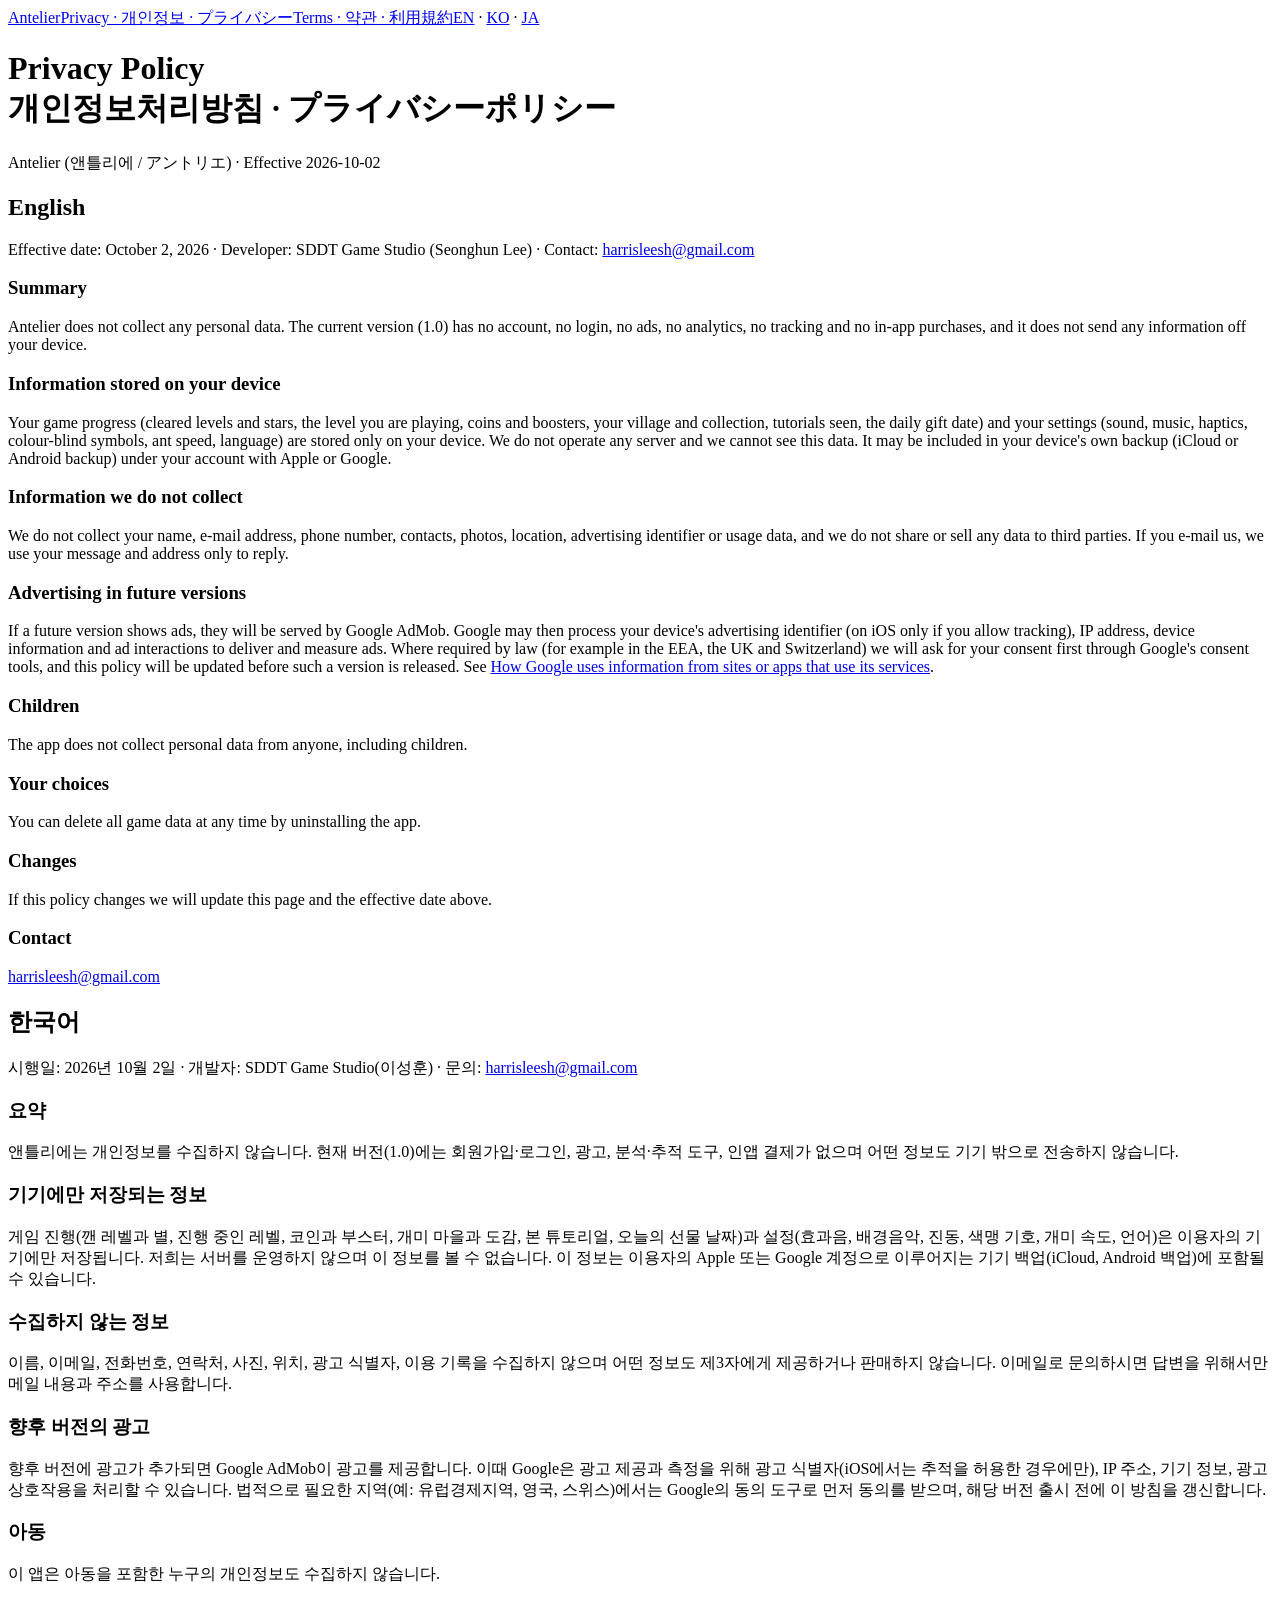
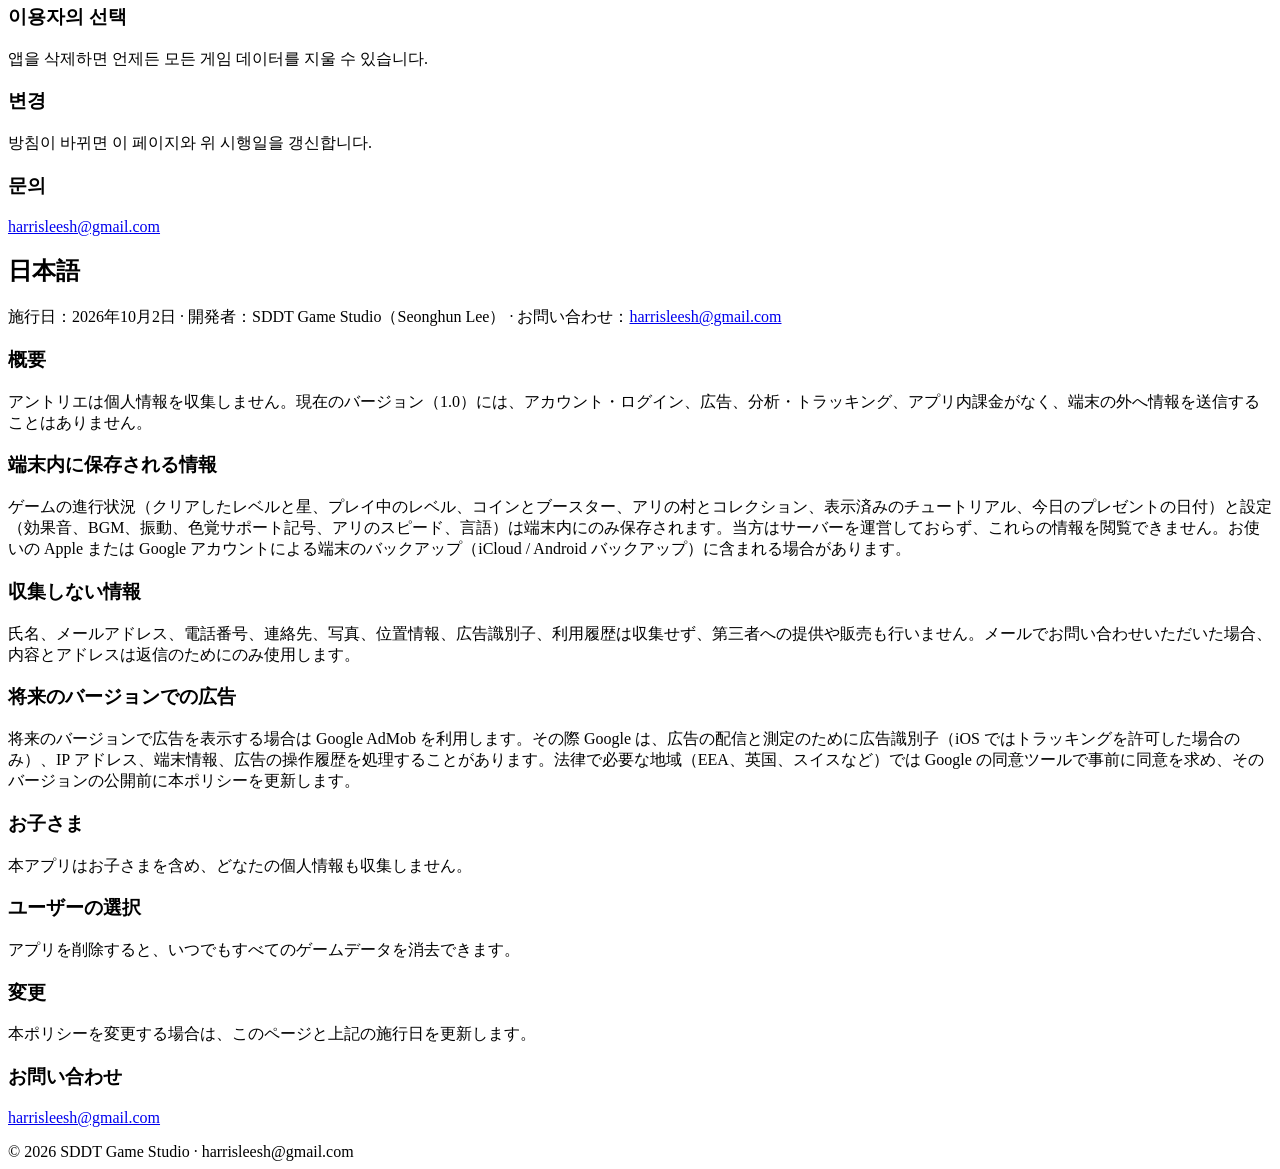
==== privacy/index.html @ 0548524f "Antelier legal site" ====
<!doctype html><html lang="en"><head><meta charset="utf-8"><meta name="viewport" content="width=device-width,initial-scale=1"><link rel="stylesheet" href="/antelier-legal/style.css"><title>Antelier — Privacy Policy</title></head><body><main>
<nav><a href="/antelier-legal/">Antelier</a><a href="/antelier-legal/privacy/">Privacy · 개인정보 · プライバシー</a><a href="/antelier-legal/terms/">Terms · 약관 · 利用規約</a><span class="langs"><a href="#en">EN</a> · <a href="#ko">KO</a> · <a href="#ja">JA</a></span></nav>
<div class="hero"><h1>Privacy Policy<br>개인정보처리방침 · プライバシーポリシー</h1><p>Antelier (앤틀리에 / アントリエ) · Effective 2026-10-02</p></div>

<section id="en"><h2>English</h2>
<p class="meta">Effective date: October 2, 2026 · Developer: SDDT Game Studio (Seonghun Lee) · Contact: <a href="mailto:harrisleesh@gmail.com">harrisleesh@gmail.com</a></p>
<h3>Summary</h3>
<p>Antelier does not collect any personal data. The current version (1.0) has no account, no login, no ads, no analytics, no tracking and no in-app purchases, and it does not send any information off your device.</p>
<h3>Information stored on your device</h3>
<p>Your game progress (cleared levels and stars, the level you are playing, coins and boosters, your village and collection, tutorials seen, the daily gift date) and your settings (sound, music, haptics, colour-blind symbols, ant speed, language) are stored only on your device. We do not operate any server and we cannot see this data. It may be included in your device's own backup (iCloud or Android backup) under your account with Apple or Google.</p>
<h3>Information we do not collect</h3>
<p>We do not collect your name, e-mail address, phone number, contacts, photos, location, advertising identifier or usage data, and we do not share or sell any data to third parties. If you e-mail us, we use your message and address only to reply.</p>
<h3>Advertising in future versions</h3>
<p>If a future version shows ads, they will be served by Google AdMob. Google may then process your device's advertising identifier (on iOS only if you allow tracking), IP address, device information and ad interactions to deliver and measure ads. Where required by law (for example in the EEA, the UK and Switzerland) we will ask for your consent first through Google's consent tools, and this policy will be updated before such a version is released. See <a href="https://policies.google.com/technologies/partner-sites">How Google uses information from sites or apps that use its services</a>.</p>
<h3>Children</h3>
<p>The app does not collect personal data from anyone, including children.</p>
<h3>Your choices</h3>
<p>You can delete all game data at any time by uninstalling the app.</p>
<h3>Changes</h3>
<p>If this policy changes we will update this page and the effective date above.</p>
<h3>Contact</h3>
<p><a href="mailto:harrisleesh@gmail.com">harrisleesh@gmail.com</a></p>
</section>

<section id="ko"><h2>한국어</h2>
<p class="meta">시행일: 2026년 10월 2일 · 개발자: SDDT Game Studio(이성훈) · 문의: <a href="mailto:harrisleesh@gmail.com">harrisleesh@gmail.com</a></p>
<h3>요약</h3>
<p>앤틀리에는 개인정보를 수집하지 않습니다. 현재 버전(1.0)에는 회원가입·로그인, 광고, 분석·추적 도구, 인앱 결제가 없으며 어떤 정보도 기기 밖으로 전송하지 않습니다.</p>
<h3>기기에만 저장되는 정보</h3>
<p>게임 진행(깬 레벨과 별, 진행 중인 레벨, 코인과 부스터, 개미 마을과 도감, 본 튜토리얼, 오늘의 선물 날짜)과 설정(효과음, 배경음악, 진동, 색맹 기호, 개미 속도, 언어)은 이용자의 기기에만 저장됩니다. 저희는 서버를 운영하지 않으며 이 정보를 볼 수 없습니다. 이 정보는 이용자의 Apple 또는 Google 계정으로 이루어지는 기기 백업(iCloud, Android 백업)에 포함될 수 있습니다.</p>
<h3>수집하지 않는 정보</h3>
<p>이름, 이메일, 전화번호, 연락처, 사진, 위치, 광고 식별자, 이용 기록을 수집하지 않으며 어떤 정보도 제3자에게 제공하거나 판매하지 않습니다. 이메일로 문의하시면 답변을 위해서만 메일 내용과 주소를 사용합니다.</p>
<h3>향후 버전의 광고</h3>
<p>향후 버전에 광고가 추가되면 Google AdMob이 광고를 제공합니다. 이때 Google은 광고 제공과 측정을 위해 광고 식별자(iOS에서는 추적을 허용한 경우에만), IP 주소, 기기 정보, 광고 상호작용을 처리할 수 있습니다. 법적으로 필요한 지역(예: 유럽경제지역, 영국, 스위스)에서는 Google의 동의 도구로 먼저 동의를 받으며, 해당 버전 출시 전에 이 방침을 갱신합니다.</p>
<h3>아동</h3>
<p>이 앱은 아동을 포함한 누구의 개인정보도 수집하지 않습니다.</p>
<h3>이용자의 선택</h3>
<p>앱을 삭제하면 언제든 모든 게임 데이터를 지울 수 있습니다.</p>
<h3>변경</h3>
<p>방침이 바뀌면 이 페이지와 위 시행일을 갱신합니다.</p>
<h3>문의</h3>
<p><a href="mailto:harrisleesh@gmail.com">harrisleesh@gmail.com</a></p>
</section>

<section id="ja"><h2>日本語</h2>
<p class="meta">施行日：2026年10月2日 · 開発者：SDDT Game Studio（Seonghun Lee） · お問い合わせ：<a href="mailto:harrisleesh@gmail.com">harrisleesh@gmail.com</a></p>
<h3>概要</h3>
<p>アントリエは個人情報を収集しません。現在のバージョン（1.0）には、アカウント・ログイン、広告、分析・トラッキング、アプリ内課金がなく、端末の外へ情報を送信することはありません。</p>
<h3>端末内に保存される情報</h3>
<p>ゲームの進行状況（クリアしたレベルと星、プレイ中のレベル、コインとブースター、アリの村とコレクション、表示済みのチュートリアル、今日のプレゼントの日付）と設定（効果音、BGM、振動、色覚サポート記号、アリのスピード、言語）は端末内にのみ保存されます。当方はサーバーを運営しておらず、これらの情報を閲覧できません。お使いの Apple または Google アカウントによる端末のバックアップ（iCloud / Android バックアップ）に含まれる場合があります。</p>
<h3>収集しない情報</h3>
<p>氏名、メールアドレス、電話番号、連絡先、写真、位置情報、広告識別子、利用履歴は収集せず、第三者への提供や販売も行いません。メールでお問い合わせいただいた場合、内容とアドレスは返信のためにのみ使用します。</p>
<h3>将来のバージョンでの広告</h3>
<p>将来のバージョンで広告を表示する場合は Google AdMob を利用します。その際 Google は、広告の配信と測定のために広告識別子（iOS ではトラッキングを許可した場合のみ）、IP アドレス、端末情報、広告の操作履歴を処理することがあります。法律で必要な地域（EEA、英国、スイスなど）では Google の同意ツールで事前に同意を求め、そのバージョンの公開前に本ポリシーを更新します。</p>
<h3>お子さま</h3>
<p>本アプリはお子さまを含め、どなたの個人情報も収集しません。</p>
<h3>ユーザーの選択</h3>
<p>アプリを削除すると、いつでもすべてのゲームデータを消去できます。</p>
<h3>変更</h3>
<p>本ポリシーを変更する場合は、このページと上記の施行日を更新します。</p>
<h3>お問い合わせ</h3>
<p><a href="mailto:harrisleesh@gmail.com">harrisleesh@gmail.com</a></p>
</section>
<footer>© 2026 SDDT Game Studio · harrisleesh@gmail.com</footer>
</main></body></html>
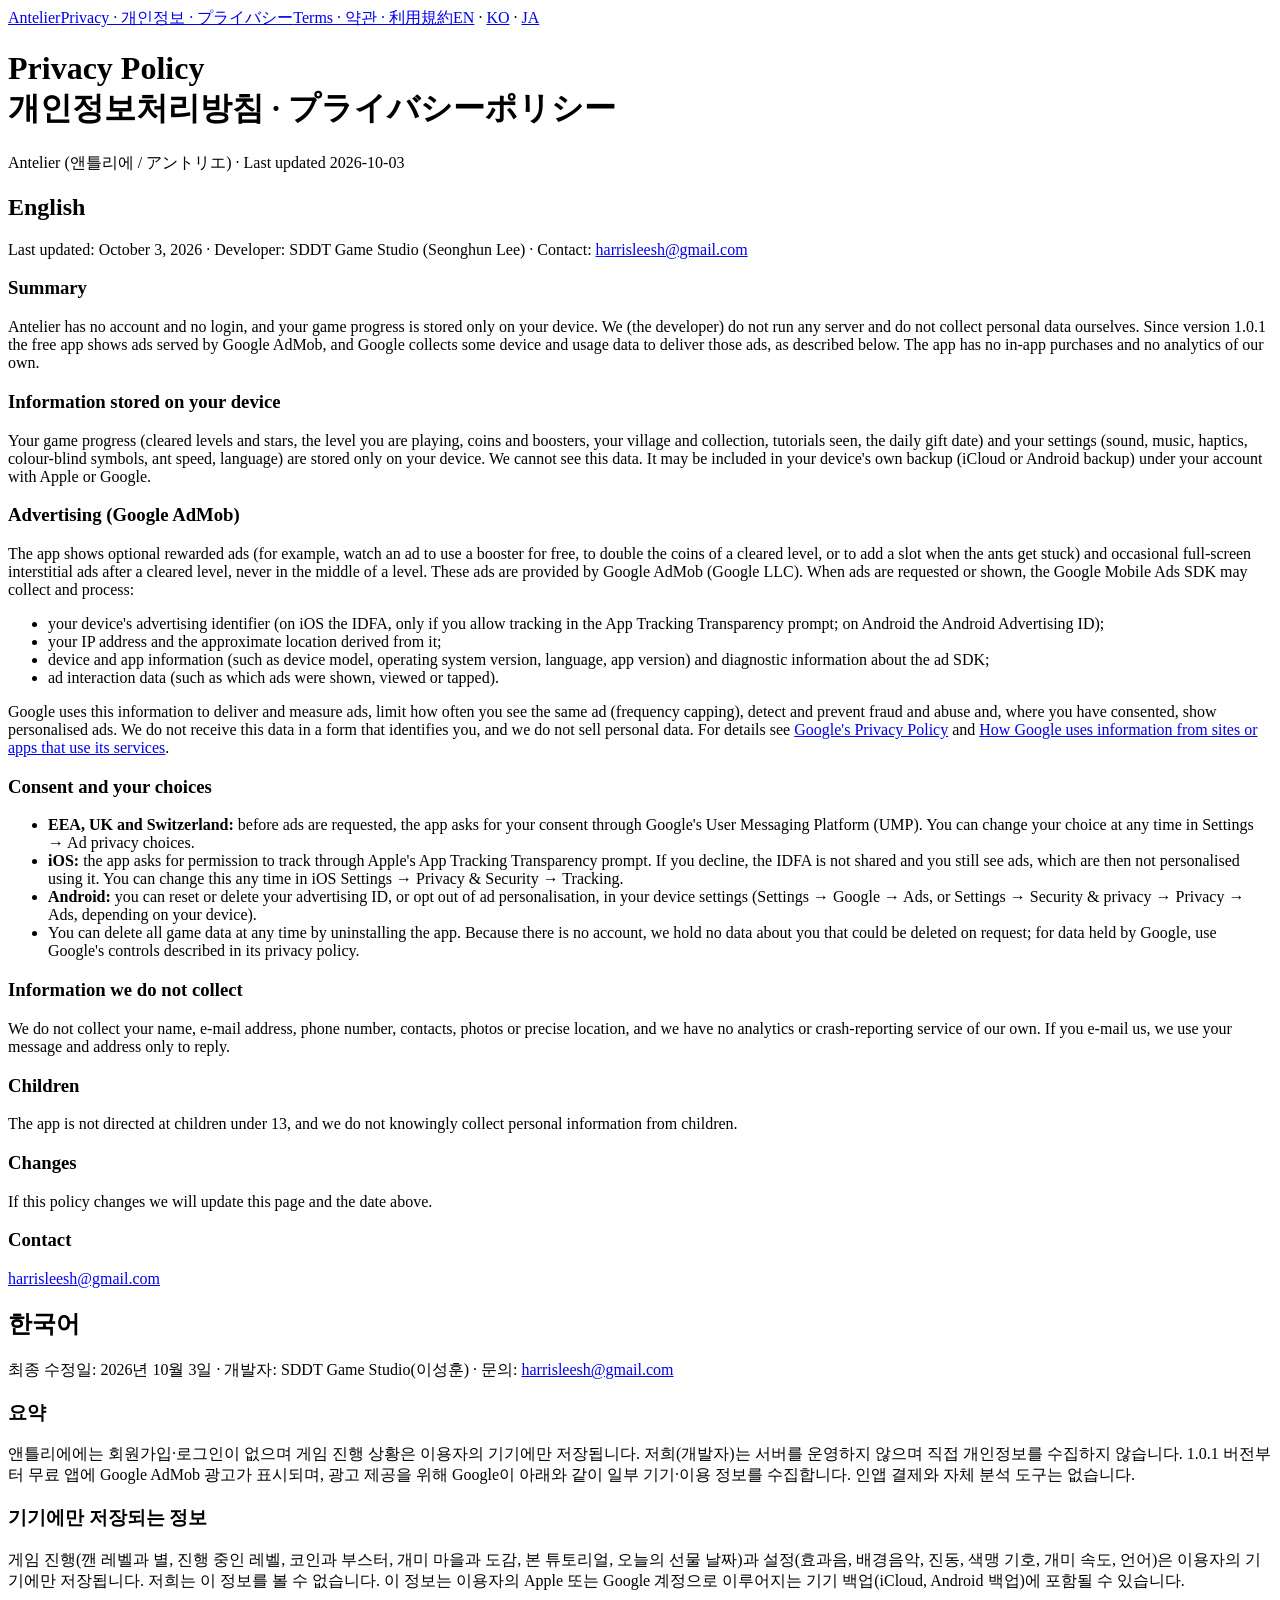
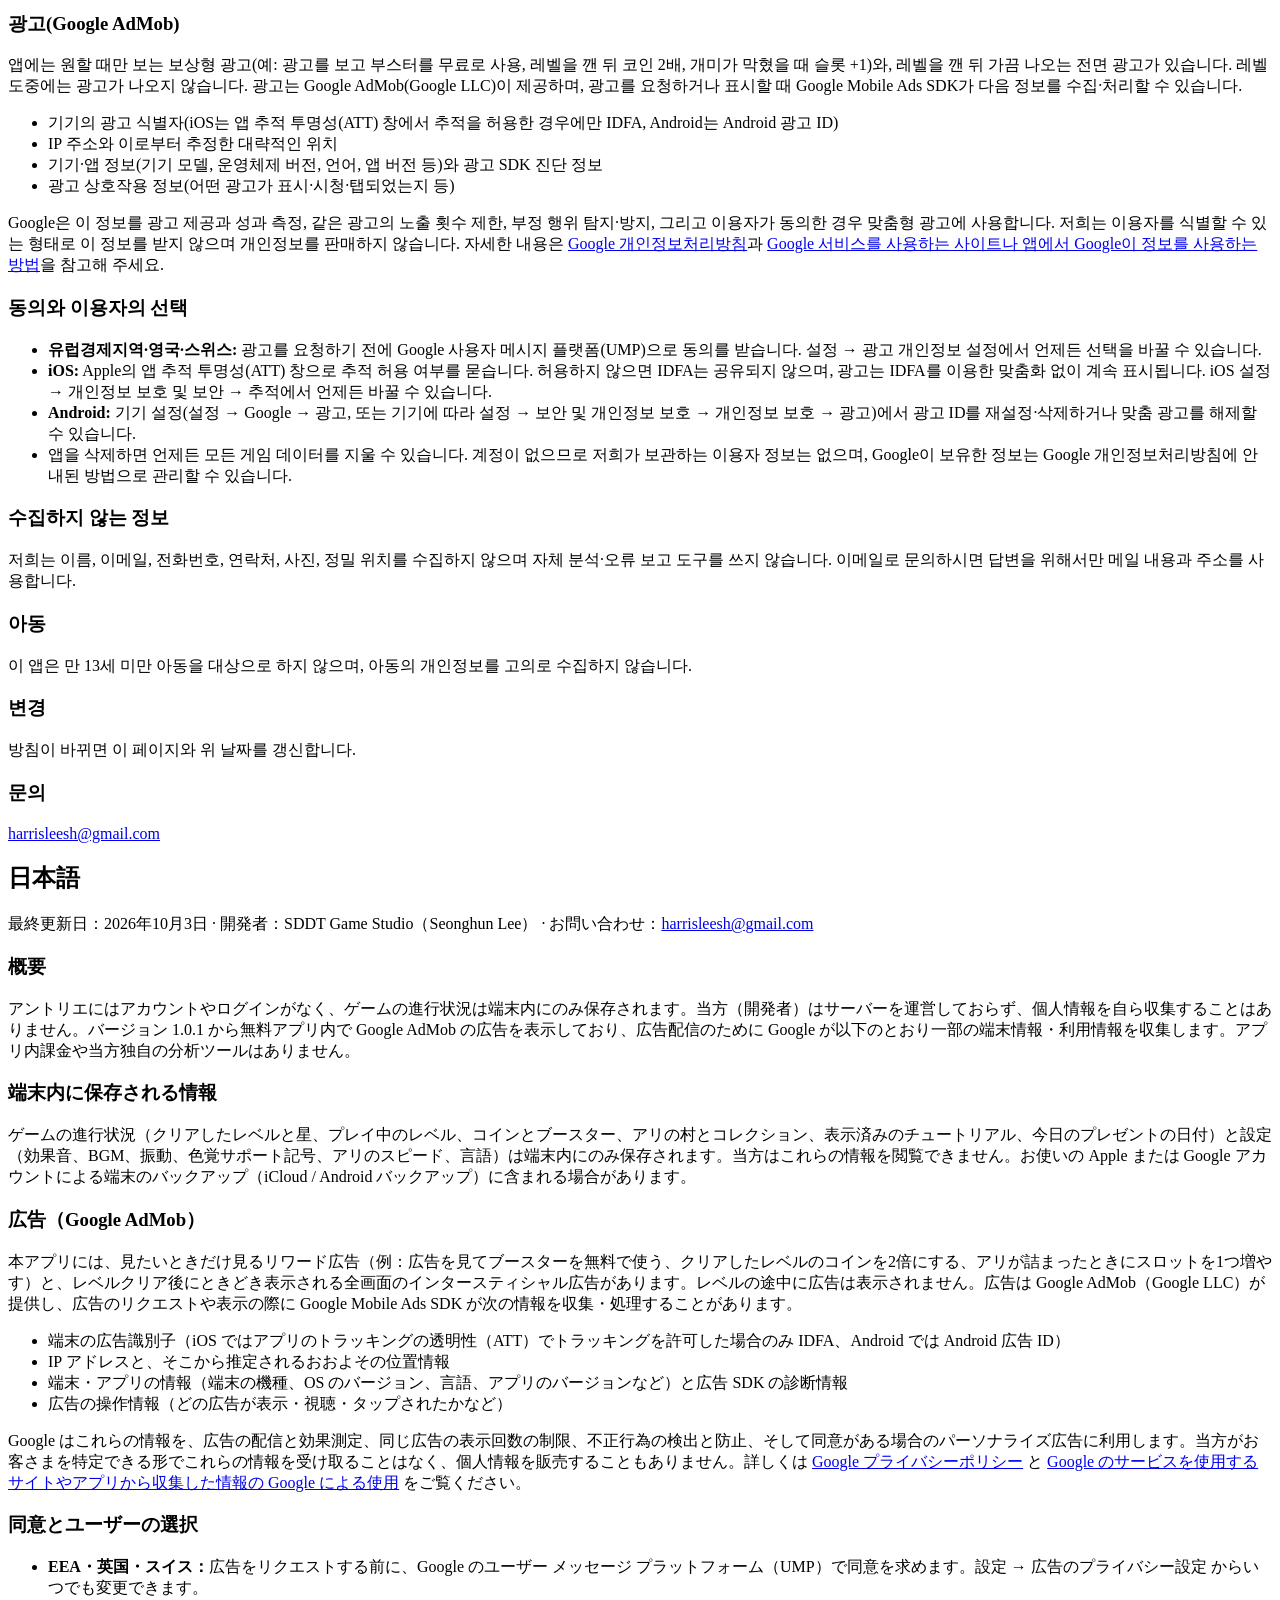
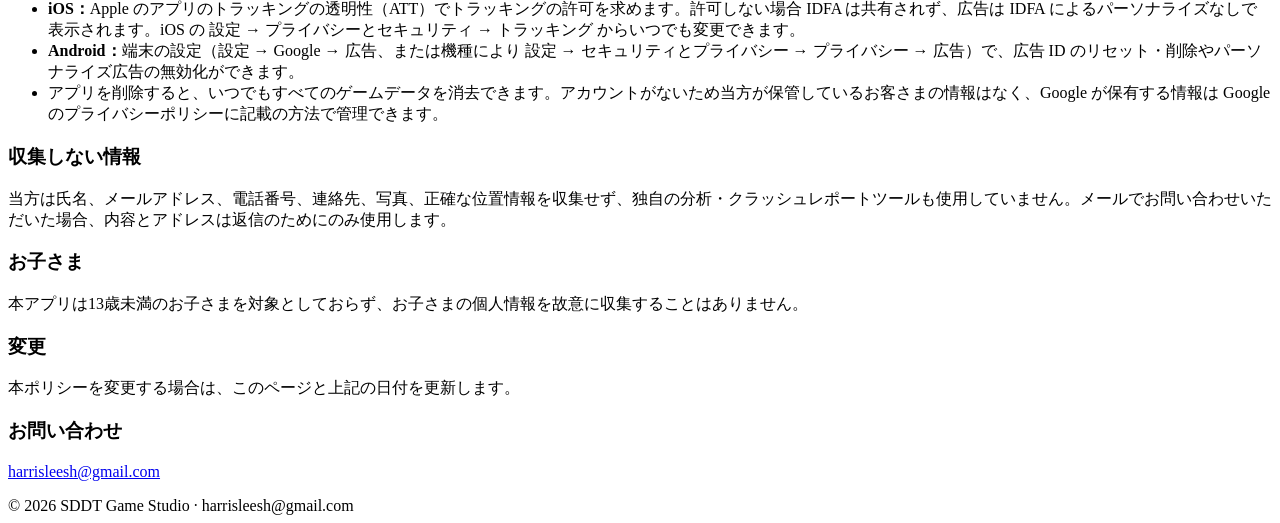
==== commit 6fad6862: "Privacy/terms for 1.0.1 (Google AdMob ads)" ====
--- a/privacy/index.html
+++ b/privacy/index.html
@@ -1,63 +1,99 @@
 <!doctype html><html lang="en"><head><meta charset="utf-8"><meta name="viewport" content="width=device-width,initial-scale=1"><link rel="stylesheet" href="/antelier-legal/style.css"><title>Antelier — Privacy Policy</title></head><body><main>
 <nav><a href="/antelier-legal/">Antelier</a><a href="/antelier-legal/privacy/">Privacy · 개인정보 · プライバシー</a><a href="/antelier-legal/terms/">Terms · 약관 · 利用規約</a><span class="langs"><a href="#en">EN</a> · <a href="#ko">KO</a> · <a href="#ja">JA</a></span></nav>
-<div class="hero"><h1>Privacy Policy<br>개인정보처리방침 · プライバシーポリシー</h1><p>Antelier (앤틀리에 / アントリエ) · Effective 2026-10-02</p></div>
+<div class="hero"><h1>Privacy Policy<br>개인정보처리방침 · プライバシーポリシー</h1><p>Antelier (앤틀리에 / アントリエ) · Last updated 2026-10-03</p></div>
 
 <section id="en"><h2>English</h2>
-<p class="meta">Effective date: October 2, 2026 · Developer: SDDT Game Studio (Seonghun Lee) · Contact: <a href="mailto:harrisleesh@gmail.com">harrisleesh@gmail.com</a></p>
+<p class="meta">Last updated: October 3, 2026 · Developer: SDDT Game Studio (Seonghun Lee) · Contact: <a href="mailto:harrisleesh@gmail.com">harrisleesh@gmail.com</a></p>
 <h3>Summary</h3>
-<p>Antelier does not collect any personal data. The current version (1.0) has no account, no login, no ads, no analytics, no tracking and no in-app purchases, and it does not send any information off your device.</p>
+<p>Antelier has no account and no login, and your game progress is stored only on your device. We (the developer) do not run any server and do not collect personal data ourselves. Since version 1.0.1 the free app shows ads served by Google AdMob, and Google collects some device and usage data to deliver those ads, as described below. The app has no in-app purchases and no analytics of our own.</p>
 <h3>Information stored on your device</h3>
-<p>Your game progress (cleared levels and stars, the level you are playing, coins and boosters, your village and collection, tutorials seen, the daily gift date) and your settings (sound, music, haptics, colour-blind symbols, ant speed, language) are stored only on your device. We do not operate any server and we cannot see this data. It may be included in your device's own backup (iCloud or Android backup) under your account with Apple or Google.</p>
+<p>Your game progress (cleared levels and stars, the level you are playing, coins and boosters, your village and collection, tutorials seen, the daily gift date) and your settings (sound, music, haptics, colour-blind symbols, ant speed, language) are stored only on your device. We cannot see this data. It may be included in your device's own backup (iCloud or Android backup) under your account with Apple or Google.</p>
+<h3>Advertising (Google AdMob)</h3>
+<p>The app shows optional rewarded ads (for example, watch an ad to use a booster for free, to double the coins of a cleared level, or to add a slot when the ants get stuck) and occasional full-screen interstitial ads after a cleared level, never in the middle of a level. These ads are provided by Google AdMob (Google LLC). When ads are requested or shown, the Google Mobile Ads SDK may collect and process:</p>
+<ul>
+<li>your device's advertising identifier (on iOS the IDFA, only if you allow tracking in the App Tracking Transparency prompt; on Android the Android Advertising ID);</li>
+<li>your IP address and the approximate location derived from it;</li>
+<li>device and app information (such as device model, operating system version, language, app version) and diagnostic information about the ad SDK;</li>
+<li>ad interaction data (such as which ads were shown, viewed or tapped).</li>
+</ul>
+<p>Google uses this information to deliver and measure ads, limit how often you see the same ad (frequency capping), detect and prevent fraud and abuse and, where you have consented, show personalised ads. We do not receive this data in a form that identifies you, and we do not sell personal data. For details see <a href="https://policies.google.com/privacy">Google's Privacy Policy</a> and <a href="https://policies.google.com/technologies/partner-sites">How Google uses information from sites or apps that use its services</a>.</p>
+<h3>Consent and your choices</h3>
+<ul>
+<li><b>EEA, UK and Switzerland:</b> before ads are requested, the app asks for your consent through Google's User Messaging Platform (UMP). You can change your choice at any time in Settings → Ad privacy choices.</li>
+<li><b>iOS:</b> the app asks for permission to track through Apple's App Tracking Transparency prompt. If you decline, the IDFA is not shared and you still see ads, which are then not personalised using it. You can change this any time in iOS Settings → Privacy &amp; Security → Tracking.</li>
+<li><b>Android:</b> you can reset or delete your advertising ID, or opt out of ad personalisation, in your device settings (Settings → Google → Ads, or Settings → Security &amp; privacy → Privacy → Ads, depending on your device).</li>
+<li>You can delete all game data at any time by uninstalling the app. Because there is no account, we hold no data about you that could be deleted on request; for data held by Google, use Google's controls described in its privacy policy.</li>
+</ul>
 <h3>Information we do not collect</h3>
-<p>We do not collect your name, e-mail address, phone number, contacts, photos, location, advertising identifier or usage data, and we do not share or sell any data to third parties. If you e-mail us, we use your message and address only to reply.</p>
-<h3>Advertising in future versions</h3>
-<p>If a future version shows ads, they will be served by Google AdMob. Google may then process your device's advertising identifier (on iOS only if you allow tracking), IP address, device information and ad interactions to deliver and measure ads. Where required by law (for example in the EEA, the UK and Switzerland) we will ask for your consent first through Google's consent tools, and this policy will be updated before such a version is released. See <a href="https://policies.google.com/technologies/partner-sites">How Google uses information from sites or apps that use its services</a>.</p>
+<p>We do not collect your name, e-mail address, phone number, contacts, photos or precise location, and we have no analytics or crash-reporting service of our own. If you e-mail us, we use your message and address only to reply.</p>
 <h3>Children</h3>
-<p>The app does not collect personal data from anyone, including children.</p>
-<h3>Your choices</h3>
-<p>You can delete all game data at any time by uninstalling the app.</p>
+<p>The app is not directed at children under 13, and we do not knowingly collect personal information from children.</p>
 <h3>Changes</h3>
-<p>If this policy changes we will update this page and the effective date above.</p>
+<p>If this policy changes we will update this page and the date above.</p>
 <h3>Contact</h3>
 <p><a href="mailto:harrisleesh@gmail.com">harrisleesh@gmail.com</a></p>
 </section>
 
 <section id="ko"><h2>한국어</h2>
-<p class="meta">시행일: 2026년 10월 2일 · 개발자: SDDT Game Studio(이성훈) · 문의: <a href="mailto:harrisleesh@gmail.com">harrisleesh@gmail.com</a></p>
+<p class="meta">최종 수정일: 2026년 10월 3일 · 개발자: SDDT Game Studio(이성훈) · 문의: <a href="mailto:harrisleesh@gmail.com">harrisleesh@gmail.com</a></p>
 <h3>요약</h3>
-<p>앤틀리에는 개인정보를 수집하지 않습니다. 현재 버전(1.0)에는 회원가입·로그인, 광고, 분석·추적 도구, 인앱 결제가 없으며 어떤 정보도 기기 밖으로 전송하지 않습니다.</p>
+<p>앤틀리에에는 회원가입·로그인이 없으며 게임 진행 상황은 이용자의 기기에만 저장됩니다. 저희(개발자)는 서버를 운영하지 않으며 직접 개인정보를 수집하지 않습니다. 1.0.1 버전부터 무료 앱에 Google AdMob 광고가 표시되며, 광고 제공을 위해 Google이 아래와 같이 일부 기기·이용 정보를 수집합니다. 인앱 결제와 자체 분석 도구는 없습니다.</p>
 <h3>기기에만 저장되는 정보</h3>
-<p>게임 진행(깬 레벨과 별, 진행 중인 레벨, 코인과 부스터, 개미 마을과 도감, 본 튜토리얼, 오늘의 선물 날짜)과 설정(효과음, 배경음악, 진동, 색맹 기호, 개미 속도, 언어)은 이용자의 기기에만 저장됩니다. 저희는 서버를 운영하지 않으며 이 정보를 볼 수 없습니다. 이 정보는 이용자의 Apple 또는 Google 계정으로 이루어지는 기기 백업(iCloud, Android 백업)에 포함될 수 있습니다.</p>
+<p>게임 진행(깬 레벨과 별, 진행 중인 레벨, 코인과 부스터, 개미 마을과 도감, 본 튜토리얼, 오늘의 선물 날짜)과 설정(효과음, 배경음악, 진동, 색맹 기호, 개미 속도, 언어)은 이용자의 기기에만 저장됩니다. 저희는 이 정보를 볼 수 없습니다. 이 정보는 이용자의 Apple 또는 Google 계정으로 이루어지는 기기 백업(iCloud, Android 백업)에 포함될 수 있습니다.</p>
+<h3>광고(Google AdMob)</h3>
+<p>앱에는 원할 때만 보는 보상형 광고(예: 광고를 보고 부스터를 무료로 사용, 레벨을 깬 뒤 코인 2배, 개미가 막혔을 때 슬롯 +1)와, 레벨을 깬 뒤 가끔 나오는 전면 광고가 있습니다. 레벨 도중에는 광고가 나오지 않습니다. 광고는 Google AdMob(Google LLC)이 제공하며, 광고를 요청하거나 표시할 때 Google Mobile Ads SDK가 다음 정보를 수집·처리할 수 있습니다.</p>
+<ul>
+<li>기기의 광고 식별자(iOS는 앱 추적 투명성(ATT) 창에서 추적을 허용한 경우에만 IDFA, Android는 Android 광고 ID)</li>
+<li>IP 주소와 이로부터 추정한 대략적인 위치</li>
+<li>기기·앱 정보(기기 모델, 운영체제 버전, 언어, 앱 버전 등)와 광고 SDK 진단 정보</li>
+<li>광고 상호작용 정보(어떤 광고가 표시·시청·탭되었는지 등)</li>
+</ul>
+<p>Google은 이 정보를 광고 제공과 성과 측정, 같은 광고의 노출 횟수 제한, 부정 행위 탐지·방지, 그리고 이용자가 동의한 경우 맞춤형 광고에 사용합니다. 저희는 이용자를 식별할 수 있는 형태로 이 정보를 받지 않으며 개인정보를 판매하지 않습니다. 자세한 내용은 <a href="https://policies.google.com/privacy?hl=ko">Google 개인정보처리방침</a>과 <a href="https://policies.google.com/technologies/partner-sites?hl=ko">Google 서비스를 사용하는 사이트나 앱에서 Google이 정보를 사용하는 방법</a>을 참고해 주세요.</p>
+<h3>동의와 이용자의 선택</h3>
+<ul>
+<li><b>유럽경제지역·영국·스위스:</b> 광고를 요청하기 전에 Google 사용자 메시지 플랫폼(UMP)으로 동의를 받습니다. 설정 → 광고 개인정보 설정에서 언제든 선택을 바꿀 수 있습니다.</li>
+<li><b>iOS:</b> Apple의 앱 추적 투명성(ATT) 창으로 추적 허용 여부를 묻습니다. 허용하지 않으면 IDFA는 공유되지 않으며, 광고는 IDFA를 이용한 맞춤화 없이 계속 표시됩니다. iOS 설정 → 개인정보 보호 및 보안 → 추적에서 언제든 바꿀 수 있습니다.</li>
+<li><b>Android:</b> 기기 설정(설정 → Google → 광고, 또는 기기에 따라 설정 → 보안 및 개인정보 보호 → 개인정보 보호 → 광고)에서 광고 ID를 재설정·삭제하거나 맞춤 광고를 해제할 수 있습니다.</li>
+<li>앱을 삭제하면 언제든 모든 게임 데이터를 지울 수 있습니다. 계정이 없으므로 저희가 보관하는 이용자 정보는 없으며, Google이 보유한 정보는 Google 개인정보처리방침에 안내된 방법으로 관리할 수 있습니다.</li>
+</ul>
 <h3>수집하지 않는 정보</h3>
-<p>이름, 이메일, 전화번호, 연락처, 사진, 위치, 광고 식별자, 이용 기록을 수집하지 않으며 어떤 정보도 제3자에게 제공하거나 판매하지 않습니다. 이메일로 문의하시면 답변을 위해서만 메일 내용과 주소를 사용합니다.</p>
-<h3>향후 버전의 광고</h3>
-<p>향후 버전에 광고가 추가되면 Google AdMob이 광고를 제공합니다. 이때 Google은 광고 제공과 측정을 위해 광고 식별자(iOS에서는 추적을 허용한 경우에만), IP 주소, 기기 정보, 광고 상호작용을 처리할 수 있습니다. 법적으로 필요한 지역(예: 유럽경제지역, 영국, 스위스)에서는 Google의 동의 도구로 먼저 동의를 받으며, 해당 버전 출시 전에 이 방침을 갱신합니다.</p>
+<p>저희는 이름, 이메일, 전화번호, 연락처, 사진, 정밀 위치를 수집하지 않으며 자체 분석·오류 보고 도구를 쓰지 않습니다. 이메일로 문의하시면 답변을 위해서만 메일 내용과 주소를 사용합니다.</p>
 <h3>아동</h3>
-<p>이 앱은 아동을 포함한 누구의 개인정보도 수집하지 않습니다.</p>
-<h3>이용자의 선택</h3>
-<p>앱을 삭제하면 언제든 모든 게임 데이터를 지울 수 있습니다.</p>
+<p>이 앱은 만 13세 미만 아동을 대상으로 하지 않으며, 아동의 개인정보를 고의로 수집하지 않습니다.</p>
 <h3>변경</h3>
-<p>방침이 바뀌면 이 페이지와 위 시행일을 갱신합니다.</p>
+<p>방침이 바뀌면 이 페이지와 위 날짜를 갱신합니다.</p>
 <h3>문의</h3>
 <p><a href="mailto:harrisleesh@gmail.com">harrisleesh@gmail.com</a></p>
 </section>
 
 <section id="ja"><h2>日本語</h2>
-<p class="meta">施行日：2026年10月2日 · 開発者：SDDT Game Studio（Seonghun Lee） · お問い合わせ：<a href="mailto:harrisleesh@gmail.com">harrisleesh@gmail.com</a></p>
+<p class="meta">最終更新日：2026年10月3日 · 開発者：SDDT Game Studio（Seonghun Lee） · お問い合わせ：<a href="mailto:harrisleesh@gmail.com">harrisleesh@gmail.com</a></p>
 <h3>概要</h3>
-<p>アントリエは個人情報を収集しません。現在のバージョン（1.0）には、アカウント・ログイン、広告、分析・トラッキング、アプリ内課金がなく、端末の外へ情報を送信することはありません。</p>
+<p>アントリエにはアカウントやログインがなく、ゲームの進行状況は端末内にのみ保存されます。当方（開発者）はサーバーを運営しておらず、個人情報を自ら収集することはありません。バージョン 1.0.1 から無料アプリ内で Google AdMob の広告を表示しており、広告配信のために Google が以下のとおり一部の端末情報・利用情報を収集します。アプリ内課金や当方独自の分析ツールはありません。</p>
 <h3>端末内に保存される情報</h3>
-<p>ゲームの進行状況（クリアしたレベルと星、プレイ中のレベル、コインとブースター、アリの村とコレクション、表示済みのチュートリアル、今日のプレゼントの日付）と設定（効果音、BGM、振動、色覚サポート記号、アリのスピード、言語）は端末内にのみ保存されます。当方はサーバーを運営しておらず、これらの情報を閲覧できません。お使いの Apple または Google アカウントによる端末のバックアップ（iCloud / Android バックアップ）に含まれる場合があります。</p>
+<p>ゲームの進行状況（クリアしたレベルと星、プレイ中のレベル、コインとブースター、アリの村とコレクション、表示済みのチュートリアル、今日のプレゼントの日付）と設定（効果音、BGM、振動、色覚サポート記号、アリのスピード、言語）は端末内にのみ保存されます。当方はこれらの情報を閲覧できません。お使いの Apple または Google アカウントによる端末のバックアップ（iCloud / Android バックアップ）に含まれる場合があります。</p>
+<h3>広告（Google AdMob）</h3>
+<p>本アプリには、見たいときだけ見るリワード広告（例：広告を見てブースターを無料で使う、クリアしたレベルのコインを2倍にする、アリが詰まったときにスロットを1つ増やす）と、レベルクリア後にときどき表示される全画面のインタースティシャル広告があります。レベルの途中に広告は表示されません。広告は Google AdMob（Google LLC）が提供し、広告のリクエストや表示の際に Google Mobile Ads SDK が次の情報を収集・処理することがあります。</p>
+<ul>
+<li>端末の広告識別子（iOS ではアプリのトラッキングの透明性（ATT）でトラッキングを許可した場合のみ IDFA、Android では Android 広告 ID）</li>
+<li>IP アドレスと、そこから推定されるおおよその位置情報</li>
+<li>端末・アプリの情報（端末の機種、OS のバージョン、言語、アプリのバージョンなど）と広告 SDK の診断情報</li>
+<li>広告の操作情報（どの広告が表示・視聴・タップされたかなど）</li>
+</ul>
+<p>Google はこれらの情報を、広告の配信と効果測定、同じ広告の表示回数の制限、不正行為の検出と防止、そして同意がある場合のパーソナライズ広告に利用します。当方がお客さまを特定できる形でこれらの情報を受け取ることはなく、個人情報を販売することもありません。詳しくは <a href="https://policies.google.com/privacy?hl=ja">Google プライバシーポリシー</a> と <a href="https://policies.google.com/technologies/partner-sites?hl=ja">Google のサービスを使用するサイトやアプリから収集した情報の Google による使用</a> をご覧ください。</p>
+<h3>同意とユーザーの選択</h3>
+<ul>
+<li><b>EEA・英国・スイス：</b>広告をリクエストする前に、Google のユーザー メッセージ プラットフォーム（UMP）で同意を求めます。設定 → 広告のプライバシー設定 からいつでも変更できます。</li>
+<li><b>iOS：</b>Apple のアプリのトラッキングの透明性（ATT）でトラッキングの許可を求めます。許可しない場合 IDFA は共有されず、広告は IDFA によるパーソナライズなしで表示されます。iOS の 設定 → プライバシーとセキュリティ → トラッキング からいつでも変更できます。</li>
+<li><b>Android：</b>端末の設定（設定 → Google → 広告、または機種により 設定 → セキュリティとプライバシー → プライバシー → 広告）で、広告 ID のリセット・削除やパーソナライズ広告の無効化ができます。</li>
+<li>アプリを削除すると、いつでもすべてのゲームデータを消去できます。アカウントがないため当方が保管しているお客さまの情報はなく、Google が保有する情報は Google のプライバシーポリシーに記載の方法で管理できます。</li>
+</ul>
 <h3>収集しない情報</h3>
-<p>氏名、メールアドレス、電話番号、連絡先、写真、位置情報、広告識別子、利用履歴は収集せず、第三者への提供や販売も行いません。メールでお問い合わせいただいた場合、内容とアドレスは返信のためにのみ使用します。</p>
-<h3>将来のバージョンでの広告</h3>
-<p>将来のバージョンで広告を表示する場合は Google AdMob を利用します。その際 Google は、広告の配信と測定のために広告識別子（iOS ではトラッキングを許可した場合のみ）、IP アドレス、端末情報、広告の操作履歴を処理することがあります。法律で必要な地域（EEA、英国、スイスなど）では Google の同意ツールで事前に同意を求め、そのバージョンの公開前に本ポリシーを更新します。</p>
+<p>当方は氏名、メールアドレス、電話番号、連絡先、写真、正確な位置情報を収集せず、独自の分析・クラッシュレポートツールも使用していません。メールでお問い合わせいただいた場合、内容とアドレスは返信のためにのみ使用します。</p>
 <h3>お子さま</h3>
-<p>本アプリはお子さまを含め、どなたの個人情報も収集しません。</p>
-<h3>ユーザーの選択</h3>
-<p>アプリを削除すると、いつでもすべてのゲームデータを消去できます。</p>
+<p>本アプリは13歳未満のお子さまを対象としておらず、お子さまの個人情報を故意に収集することはありません。</p>
 <h3>変更</h3>
-<p>本ポリシーを変更する場合は、このページと上記の施行日を更新します。</p>
+<p>本ポリシーを変更する場合は、このページと上記の日付を更新します。</p>
 <h3>お問い合わせ</h3>
 <p><a href="mailto:harrisleesh@gmail.com">harrisleesh@gmail.com</a></p>
 </section>
